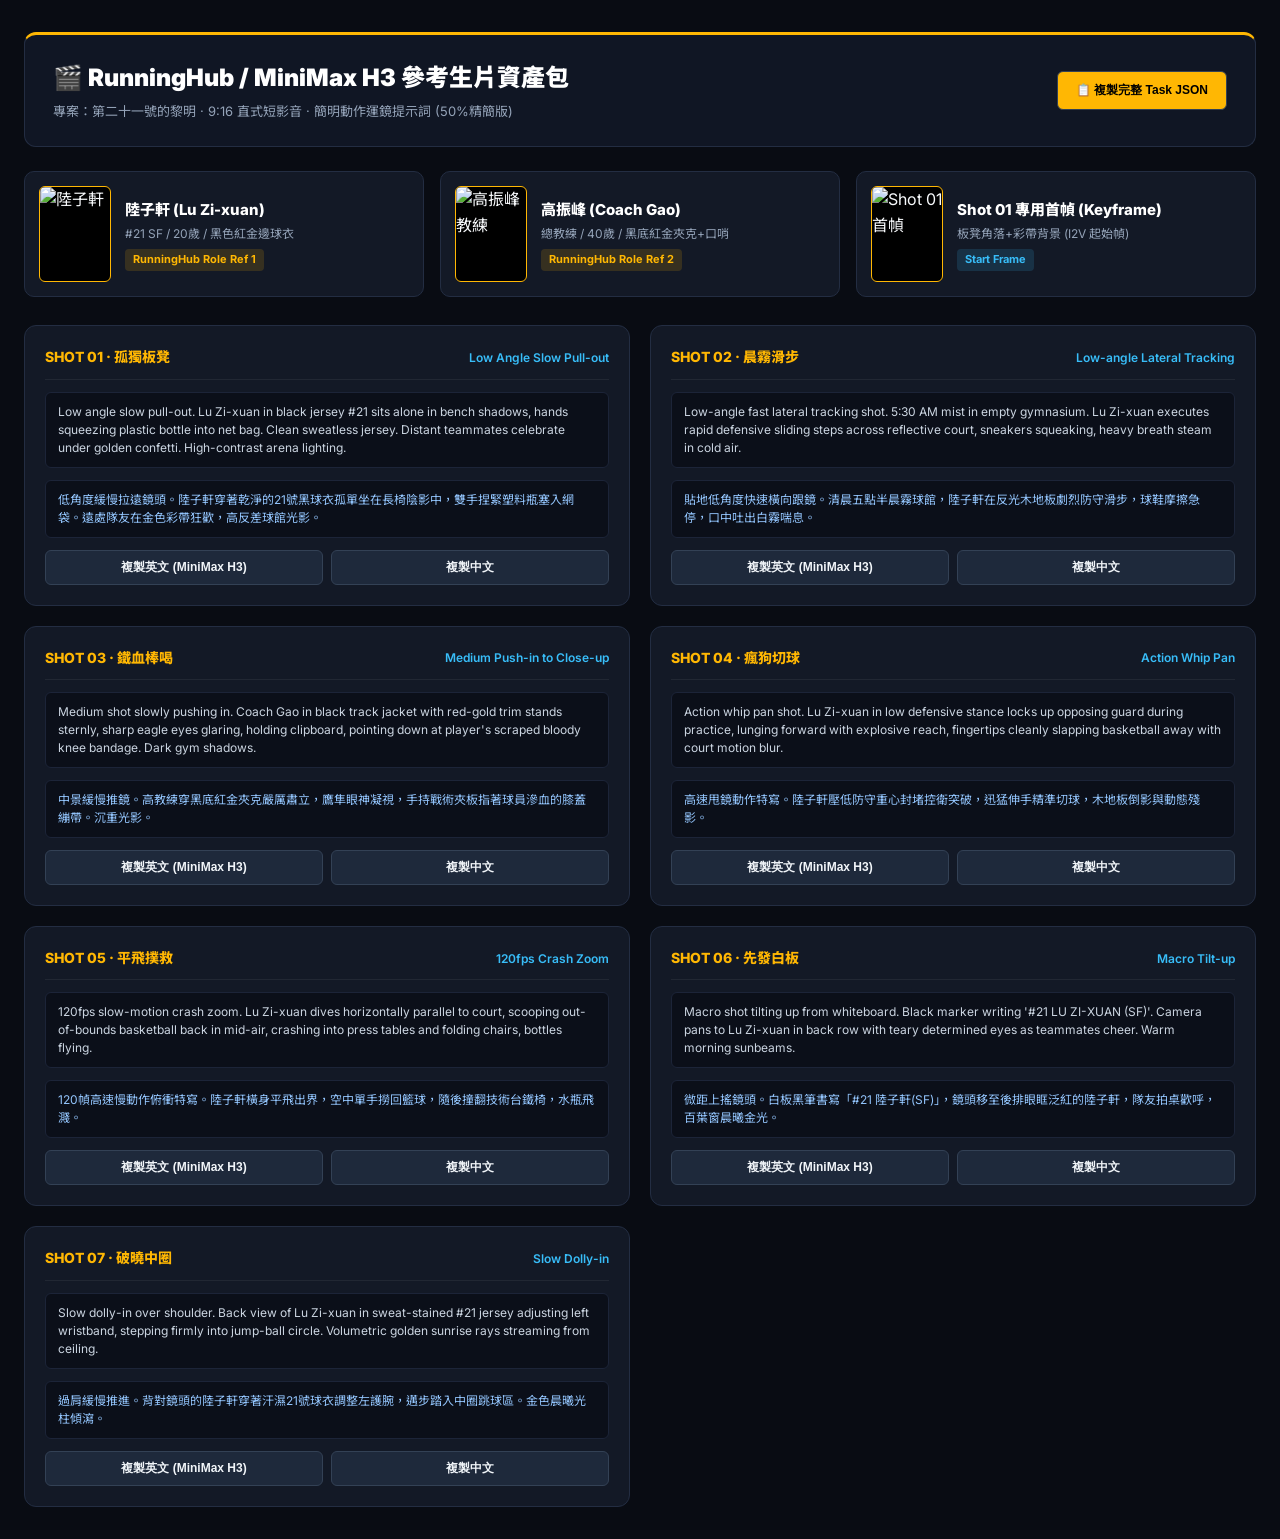
==== projects/basketball-starter-21/runninghub_minimax_pack/index.html @ 3db04e6a "first commit" ====
<!DOCTYPE html>
<html lang="zh-TW">
<head>
  <meta charset="UTF-8">
  <meta name="viewport" content="width=device-width, initial-scale=1.0">
  <title>RunningHub / MiniMax H3 參考生視頻資產包</title>
  <link rel="preconnect" href="https://fonts.googleapis.com">
  <link rel="preconnect" href="https://fonts.gstatic.com" crossorigin>
  <link href="https://fonts.googleapis.com/css2?family=Inter:wght@400;600;700;900&family=Noto+Sans+TC:wght@400;500;700;900&display=swap" rel="stylesheet">
  <style>
    :root {
      --bg-dark: #090c13;
      --bg-card: #131926;
      --border: #232d42;
      --gold: #ffb703;
      --cyan: #38bdf8;
      --text: #f8fafc;
      --text-muted: #94a3b8;
    }

    * { box-sizing: border-box; margin: 0; padding: 0; }
    body {
      background: var(--bg-dark);
      color: var(--text);
      font-family: 'Inter', 'Noto Sans TC', sans-serif;
      padding: 32px 24px;
      line-height: 1.6;
    }
    .container { max-width: 1440px; margin: 0 auto; }
    .header {
      background: #101624;
      border: 1px solid var(--border);
      border-top: 3px solid var(--gold);
      border-radius: 12px;
      padding: 24px 28px;
      margin-bottom: 24px;
      display: flex;
      justify-content: space-between;
      align-items: center;
      flex-wrap: wrap;
      gap: 16px;
    }
    .title { font-size: 24px; font-weight: 900; color: #fff; }
    .subtitle { font-size: 13px; color: var(--text-muted); margin-top: 4px; }
    
    /* Character Shelf */
    .char-shelf {
      display: grid;
      grid-template-columns: repeat(auto-fit, minmax(280px, 1fr));
      gap: 16px;
      margin-bottom: 28px;
    }
    .char-card {
      background: var(--bg-card);
      border: 1px solid var(--border);
      border-radius: 10px;
      padding: 14px;
      display: flex;
      gap: 14px;
      align-items: center;
    }
    .char-thumb {
      width: 72px;
      height: 96px;
      border-radius: 6px;
      object-fit: cover;
      border: 1px solid var(--gold);
      background: #000;
      flex-shrink: 0;
    }
    .char-info h4 { font-size: 15px; font-weight: 800; color: #fff; }
    .char-info p { font-size: 12px; color: var(--text-muted); margin-top: 2px; }
    .char-info .badge {
      display: inline-block;
      margin-top: 6px;
      background: rgba(255, 183, 3, 0.15);
      color: var(--gold);
      padding: 2px 8px;
      border-radius: 4px;
      font-size: 11px;
      font-weight: 700;
    }

    /* Shot Grid */
    .shots-grid {
      display: grid;
      grid-template-columns: repeat(auto-fit, minmax(420px, 1fr));
      gap: 20px;
    }
    .shot-card {
      background: var(--bg-card);
      border: 1px solid var(--border);
      border-radius: 12px;
      padding: 20px;
      display: flex;
      flex-direction: column;
      gap: 12px;
    }
    .shot-head {
      display: flex;
      justify-content: space-between;
      align-items: center;
      border-bottom: 1px solid rgba(255,255,255,0.06);
      padding-bottom: 10px;
    }
    .shot-tag { font-size: 14px; font-weight: 800; color: var(--gold); }
    .shot-cam { font-size: 12px; color: var(--cyan); font-weight: 600; }
    .prompt-box {
      background: #0b0f19;
      border: 1px solid #1c2438;
      border-radius: 6px;
      padding: 10px 12px;
      font-size: 12px;
      color: #cbd5e1;
      line-height: 1.5;
    }
    .btn-group { display: flex; gap: 8px; margin-top: auto; }
    .btn {
      flex: 1;
      background: #1e293b;
      border: 1px solid #334155;
      color: #f1f5f9;
      padding: 8px;
      border-radius: 6px;
      font-size: 12px;
      font-weight: 700;
      cursor: pointer;
      text-align: center;
      transition: all 0.2s;
    }
    .btn:hover { background: var(--gold); color: #000; border-color: var(--gold); }
    .toast {
      position: fixed;
      bottom: 24px;
      right: 24px;
      background: #10b981;
      color: #fff;
      padding: 10px 18px;
      border-radius: 6px;
      font-size: 13px;
      font-weight: 700;
      opacity: 0;
      transform: translateY(20px);
      transition: all 0.3s;
      z-index: 99;
    }
    .toast.show { opacity: 1; transform: translateY(0); }
  </style>
</head>
<body>
  <div class="container">
    <div class="header">
      <div>
        <h1 class="title">🎬 RunningHub / MiniMax H3 參考生片資產包</h1>
        <p class="subtitle">專案：第二十一號的黎明 · 9:16 直式短影音 · 簡明動作運鏡提示詞 (50%精簡版)</p>
      </div>
      <div>
        <button class="btn" style="padding: 10px 18px; background: var(--gold); color: #000;" onclick="copyAllJSON()">📋 複製完整 Task JSON</button>
      </div>
    </div>

    <!-- Character Shelf -->
    <div class="char-shelf">
      <div class="char-card">
        <img class="char-thumb" src="../../../../../../brain/a522136e-dcc0-43ab-adc0-0799183b46a9/.user_uploaded/media_1788937381978.jpg" alt="陸子軒">
        <div class="char-info">
          <h4>陸子軒 (Lu Zi-xuan)</h4>
          <p>#21 SF / 20歲 / 黑色紅金邊球衣</p>
          <span class="badge">RunningHub Role Ref 1</span>
        </div>
      </div>
      <div class="char-card">
        <img class="char-thumb" src="../../../../../../brain/a522136e-dcc0-43ab-adc0-0799183b46a9/.user_uploaded/media_1788937381957.jpg" alt="高振峰教練">
        <div class="char-info">
          <h4>高振峰 (Coach Gao)</h4>
          <p>總教練 / 40歲 / 黑底紅金夾克+口哨</p>
          <span class="badge">RunningHub Role Ref 2</span>
        </div>
      </div>
      <div class="char-card">
        <img class="char-thumb" src="../../../../../../brain/1f6a814c-25ec-4c13-95db-7b33004f8b24/bench_twentyone_confetti_1788934999288.jpg" alt="Shot 01 首幀">
        <div class="char-info">
          <h4>Shot 01 專用首幀 (Keyframe)</h4>
          <p>板凳角落+彩帶背景 (I2V 起始幀)</p>
          <span class="badge" style="background: rgba(56,189,248,0.15); color: var(--cyan);">Start Frame</span>
        </div>
      </div>
    </div>

    <!-- Shots Grid -->
    <div class="shots-grid">
      <!-- Shot 1 -->
      <div class="shot-card">
        <div class="shot-head">
          <span class="shot-tag">SHOT 01 · 孤獨板凳</span>
          <span class="shot-cam">Low Angle Slow Pull-out</span>
        </div>
        <div class="prompt-box" id="p1_en">Low angle slow pull-out. Lu Zi-xuan in black jersey #21 sits alone in bench shadows, hands squeezing plastic bottle into net bag. Clean sweatless jersey. Distant teammates celebrate under golden confetti. High-contrast arena lighting.</div>
        <div class="prompt-box" id="p1_zh" style="color: #93c5fd;">低角度緩慢拉遠鏡頭。陸子軒穿著乾淨的21號黑球衣孤單坐在長椅陰影中，雙手捏緊塑料瓶塞入網袋。遠處隊友在金色彩帶狂歡，高反差球館光影。</div>
        <div class="btn-group">
          <button class="btn" onclick="copy('p1_en')">複製英文 (MiniMax H3)</button>
          <button class="btn" onclick="copy('p1_zh')">複製中文</button>
        </div>
      </div>

      <!-- Shot 2 -->
      <div class="shot-card">
        <div class="shot-head">
          <span class="shot-tag">SHOT 02 · 晨霧滑步</span>
          <span class="shot-cam">Low-angle Lateral Tracking</span>
        </div>
        <div class="prompt-box" id="p2_en">Low-angle fast lateral tracking shot. 5:30 AM mist in empty gymnasium. Lu Zi-xuan executes rapid defensive sliding steps across reflective court, sneakers squeaking, heavy breath steam in cold air.</div>
        <div class="prompt-box" id="p2_zh" style="color: #93c5fd;">貼地低角度快速橫向跟鏡。清晨五點半晨霧球館，陸子軒在反光木地板劇烈防守滑步，球鞋摩擦急停，口中吐出白霧喘息。</div>
        <div class="btn-group">
          <button class="btn" onclick="copy('p2_en')">複製英文 (MiniMax H3)</button>
          <button class="btn" onclick="copy('p2_zh')">複製中文</button>
        </div>
      </div>

      <!-- Shot 3 -->
      <div class="shot-card">
        <div class="shot-head">
          <span class="shot-tag">SHOT 03 · 鐵血棒喝</span>
          <span class="shot-cam">Medium Push-in to Close-up</span>
        </div>
        <div class="prompt-box" id="p3_en">Medium shot slowly pushing in. Coach Gao in black track jacket with red-gold trim stands sternly, sharp eagle eyes glaring, holding clipboard, pointing down at player's scraped bloody knee bandage. Dark gym shadows.</div>
        <div class="prompt-box" id="p3_zh" style="color: #93c5fd;">中景緩慢推鏡。高教練穿黑底紅金夾克嚴厲肅立，鷹隼眼神凝視，手持戰術夾板指著球員滲血的膝蓋繃帶。沉重光影。</div>
        <div class="btn-group">
          <button class="btn" onclick="copy('p3_en')">複製英文 (MiniMax H3)</button>
          <button class="btn" onclick="copy('p3_zh')">複製中文</button>
        </div>
      </div>

      <!-- Shot 4 -->
      <div class="shot-card">
        <div class="shot-head">
          <span class="shot-tag">SHOT 04 · 瘋狗切球</span>
          <span class="shot-cam">Action Whip Pan</span>
        </div>
        <div class="prompt-box" id="p4_en">Action whip pan shot. Lu Zi-xuan in low defensive stance locks up opposing guard during practice, lunging forward with explosive reach, fingertips cleanly slapping basketball away with court motion blur.</div>
        <div class="prompt-box" id="p4_zh" style="color: #93c5fd;">高速甩鏡動作特寫。陸子軒壓低防守重心封堵控衛突破，迅猛伸手精準切球，木地板倒影與動態殘影。</div>
        <div class="btn-group">
          <button class="btn" onclick="copy('p4_en')">複製英文 (MiniMax H3)</button>
          <button class="btn" onclick="copy('p4_zh')">複製中文</button>
        </div>
      </div>

      <!-- Shot 5 -->
      <div class="shot-card">
        <div class="shot-head">
          <span class="shot-tag">SHOT 05 · 平飛撲救</span>
          <span class="shot-cam">120fps Crash Zoom</span>
        </div>
        <div class="prompt-box" id="p5_en">120fps slow-motion crash zoom. Lu Zi-xuan dives horizontally parallel to court, scooping out-of-bounds basketball back in mid-air, crashing into press tables and folding chairs, bottles flying.</div>
        <div class="prompt-box" id="p5_zh" style="color: #93c5fd;">120幀高速慢動作俯衝特寫。陸子軒橫身平飛出界，空中單手撈回籃球，隨後撞翻技術台鐵椅，水瓶飛濺。</div>
        <div class="btn-group">
          <button class="btn" onclick="copy('p5_en')">複製英文 (MiniMax H3)</button>
          <button class="btn" onclick="copy('p5_zh')">複製中文</button>
        </div>
      </div>

      <!-- Shot 6 -->
      <div class="shot-card">
        <div class="shot-head">
          <span class="shot-tag">SHOT 06 · 先發白板</span>
          <span class="shot-cam">Macro Tilt-up</span>
        </div>
        <div class="prompt-box" id="p6_en">Macro shot tilting up from whiteboard. Black marker writing '#21 LU ZI-XUAN (SF)'. Camera pans to Lu Zi-xuan in back row with teary determined eyes as teammates cheer. Warm morning sunbeams.</div>
        <div class="prompt-box" id="p6_zh" style="color: #93c5fd;">微距上搖鏡頭。白板黑筆書寫「#21 陸子軒(SF)」，鏡頭移至後排眼眶泛紅的陸子軒，隊友拍桌歡呼，百葉窗晨曦金光。</div>
        <div class="btn-group">
          <button class="btn" onclick="copy('p6_en')">複製英文 (MiniMax H3)</button>
          <button class="btn" onclick="copy('p6_zh')">複製中文</button>
        </div>
      </div>

      <!-- Shot 7 -->
      <div class="shot-card">
        <div class="shot-head">
          <span class="shot-tag">SHOT 07 · 破曉中圈</span>
          <span class="shot-cam">Slow Dolly-in</span>
        </div>
        <div class="prompt-box" id="p7_en">Slow dolly-in over shoulder. Back view of Lu Zi-xuan in sweat-stained #21 jersey adjusting left wristband, stepping firmly into jump-ball circle. Volumetric golden sunrise rays streaming from ceiling.</div>
        <div class="prompt-box" id="p7_zh" style="color: #93c5fd;">過肩緩慢推進。背對鏡頭的陸子軒穿著汗濕21號球衣調整左護腕，邁步踏入中圈跳球區。金色晨曦光柱傾瀉。</div>
        <div class="btn-group">
          <button class="btn" onclick="copy('p7_en')">複製英文 (MiniMax H3)</button>
          <button class="btn" onclick="copy('p7_zh')">複製中文</button>
        </div>
      </div>
    </div>
  </div>

  <div class="toast" id="toast">已複製到剪貼簿！</div>

  <script>
    function copy(id) {
      const text = document.getElementById(id).innerText;
      navigator.clipboard.writeText(text).then(() => {
        showToast("已複製提示詞！");
      });
    }

    function copyAllJSON() {
      fetch('minimax_h3_tasks.json')
        .then(r => r.text())
        .then(t => {
          navigator.clipboard.writeText(t).then(() => showToast("已複製完整 JSON！"));
        })
        .catch(() => showToast("請直接開啟 minimax_h3_tasks.json 複製"));
    }

    function showToast(msg) {
      const t = document.getElementById('toast');
      t.innerText = msg;
      t.classList.add('show');
      setTimeout(() => t.classList.remove('show'), 2000);
    }
  </script>
</body>
</html>
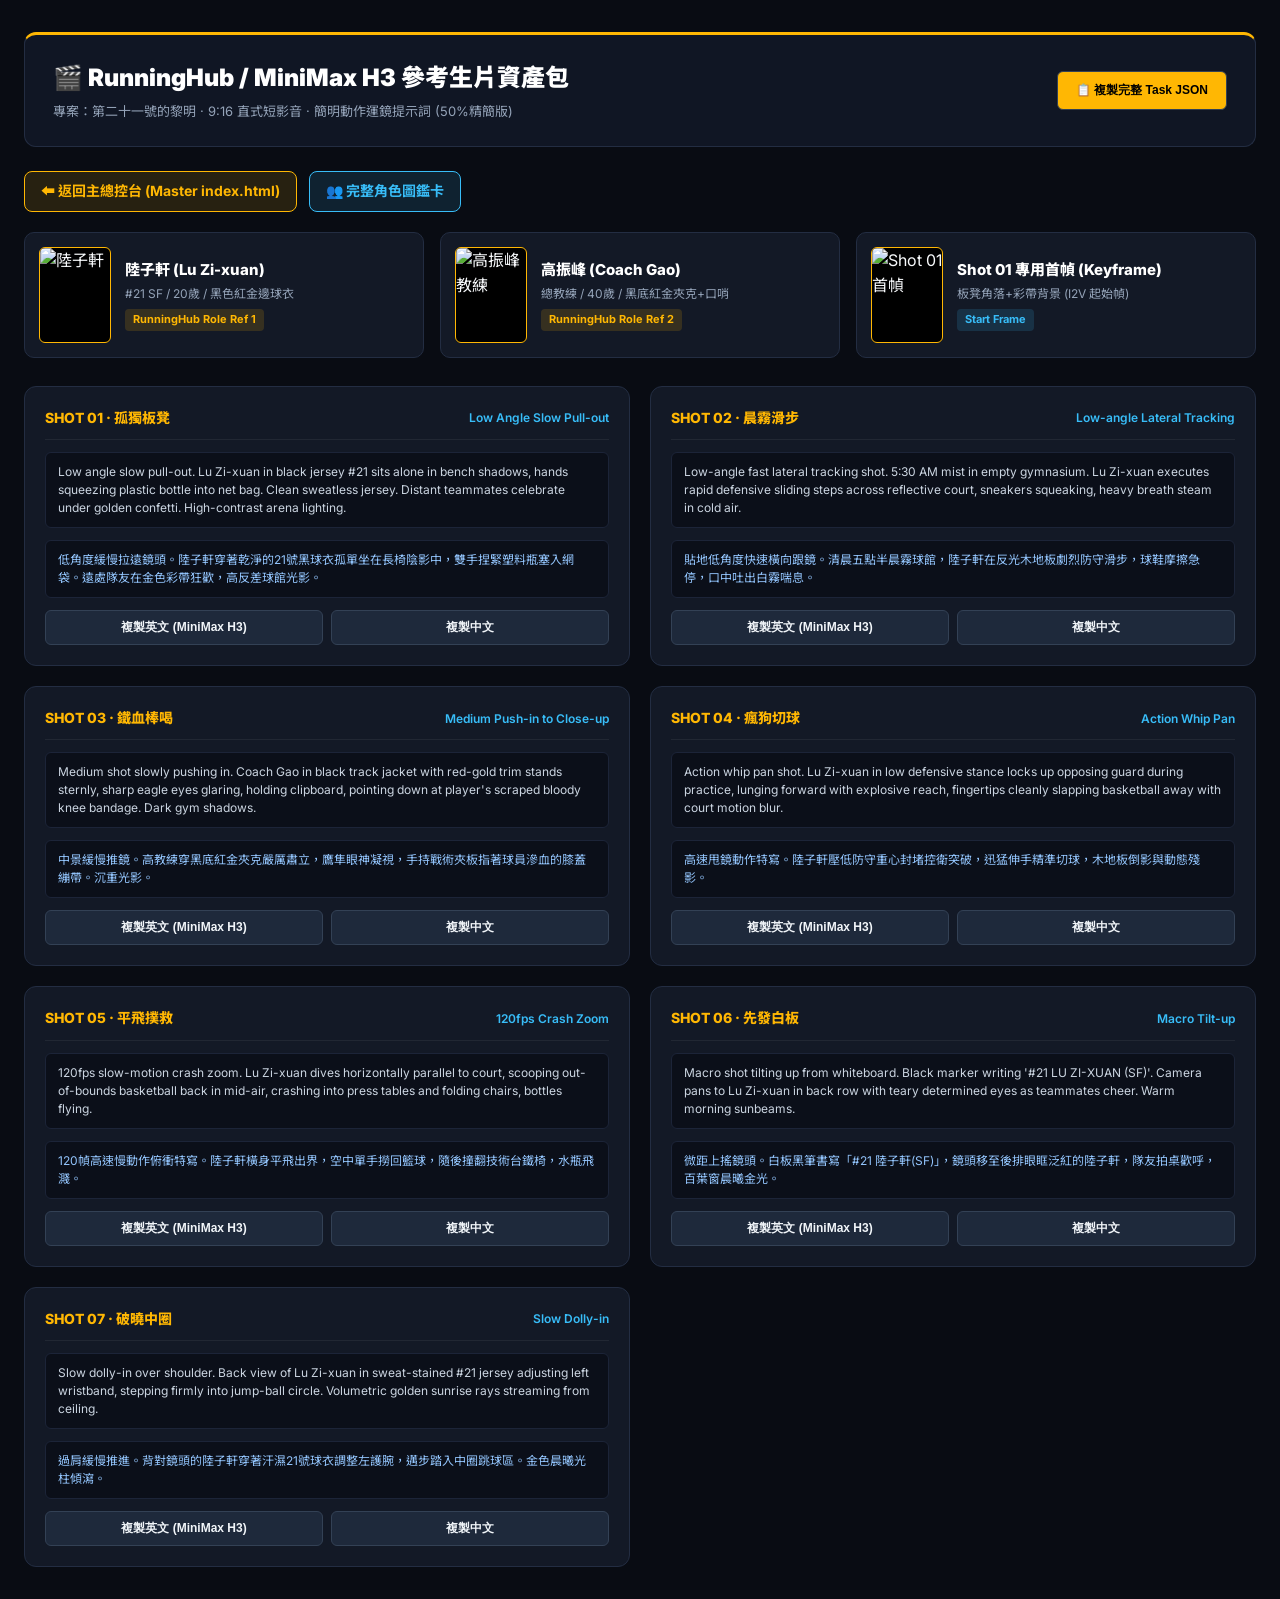
==== commit 493b5255: "v003" ====
--- a/projects/basketball-starter-21/runninghub_minimax_pack/index.html
+++ b/projects/basketball-starter-21/runninghub_minimax_pack/index.html
@@ -159,10 +159,16 @@
       </div>
     </div>
 
+    <!-- Navigation Link to Master Hub -->
+    <div style="margin-bottom: 20px; display: flex; gap: 12px; align-items: center;">
+      <a href="../index.html" style="color: var(--gold); text-decoration: none; font-weight: 700; font-size: 14px; background: rgba(255, 183, 3, 0.12); padding: 8px 16px; border-radius: 8px; border: 1px solid var(--gold);">⬅️ 返回主總控台 (Master index.html)</a>
+      <a href="../character_gallery.html" style="color: var(--cyan); text-decoration: none; font-weight: 700; font-size: 14px; background: rgba(56, 189, 248, 0.12); padding: 8px 16px; border-radius: 8px; border: 1px solid var(--cyan);">👥 完整角色圖鑑卡</a>
+    </div>
+
     <!-- Character Shelf -->
     <div class="char-shelf">
       <div class="char-card">
-        <img class="char-thumb" src="../../../../../../brain/a522136e-dcc0-43ab-adc0-0799183b46a9/.user_uploaded/media_1788937381978.jpg" alt="陸子軒">
+        <img class="char-thumb" src="../../../../../brain/31cbc75a-02b7-4f31-bc83-3cd94bdcf6a4/char_lu_zixuan_1789035561284.jpg" alt="陸子軒">
         <div class="char-info">
           <h4>陸子軒 (Lu Zi-xuan)</h4>
           <p>#21 SF / 20歲 / 黑色紅金邊球衣</p>
@@ -170,7 +176,7 @@
         </div>
       </div>
       <div class="char-card">
-        <img class="char-thumb" src="../../../../../../brain/a522136e-dcc0-43ab-adc0-0799183b46a9/.user_uploaded/media_1788937381957.jpg" alt="高振峰教練">
+        <img class="char-thumb" src="../../../../../brain/31cbc75a-02b7-4f31-bc83-3cd94bdcf6a4/char_coach_gao_1789035576531.jpg" alt="高振峰教練">
         <div class="char-info">
           <h4>高振峰 (Coach Gao)</h4>
           <p>總教練 / 40歲 / 黑底紅金夾克+口哨</p>
@@ -178,7 +184,7 @@
         </div>
       </div>
       <div class="char-card">
-        <img class="char-thumb" src="../../../../../../brain/1f6a814c-25ec-4c13-95db-7b33004f8b24/bench_twentyone_confetti_1788934999288.jpg" alt="Shot 01 首幀">
+        <img class="char-thumb" src="../../../../../brain/31cbc75a-02b7-4f31-bc83-3cd94bdcf6a4/story_shot_01_1789036155256.jpg" alt="Shot 01 首幀">
         <div class="char-info">
           <h4>Shot 01 專用首幀 (Keyframe)</h4>
           <p>板凳角落+彩帶背景 (I2V 起始幀)</p>
